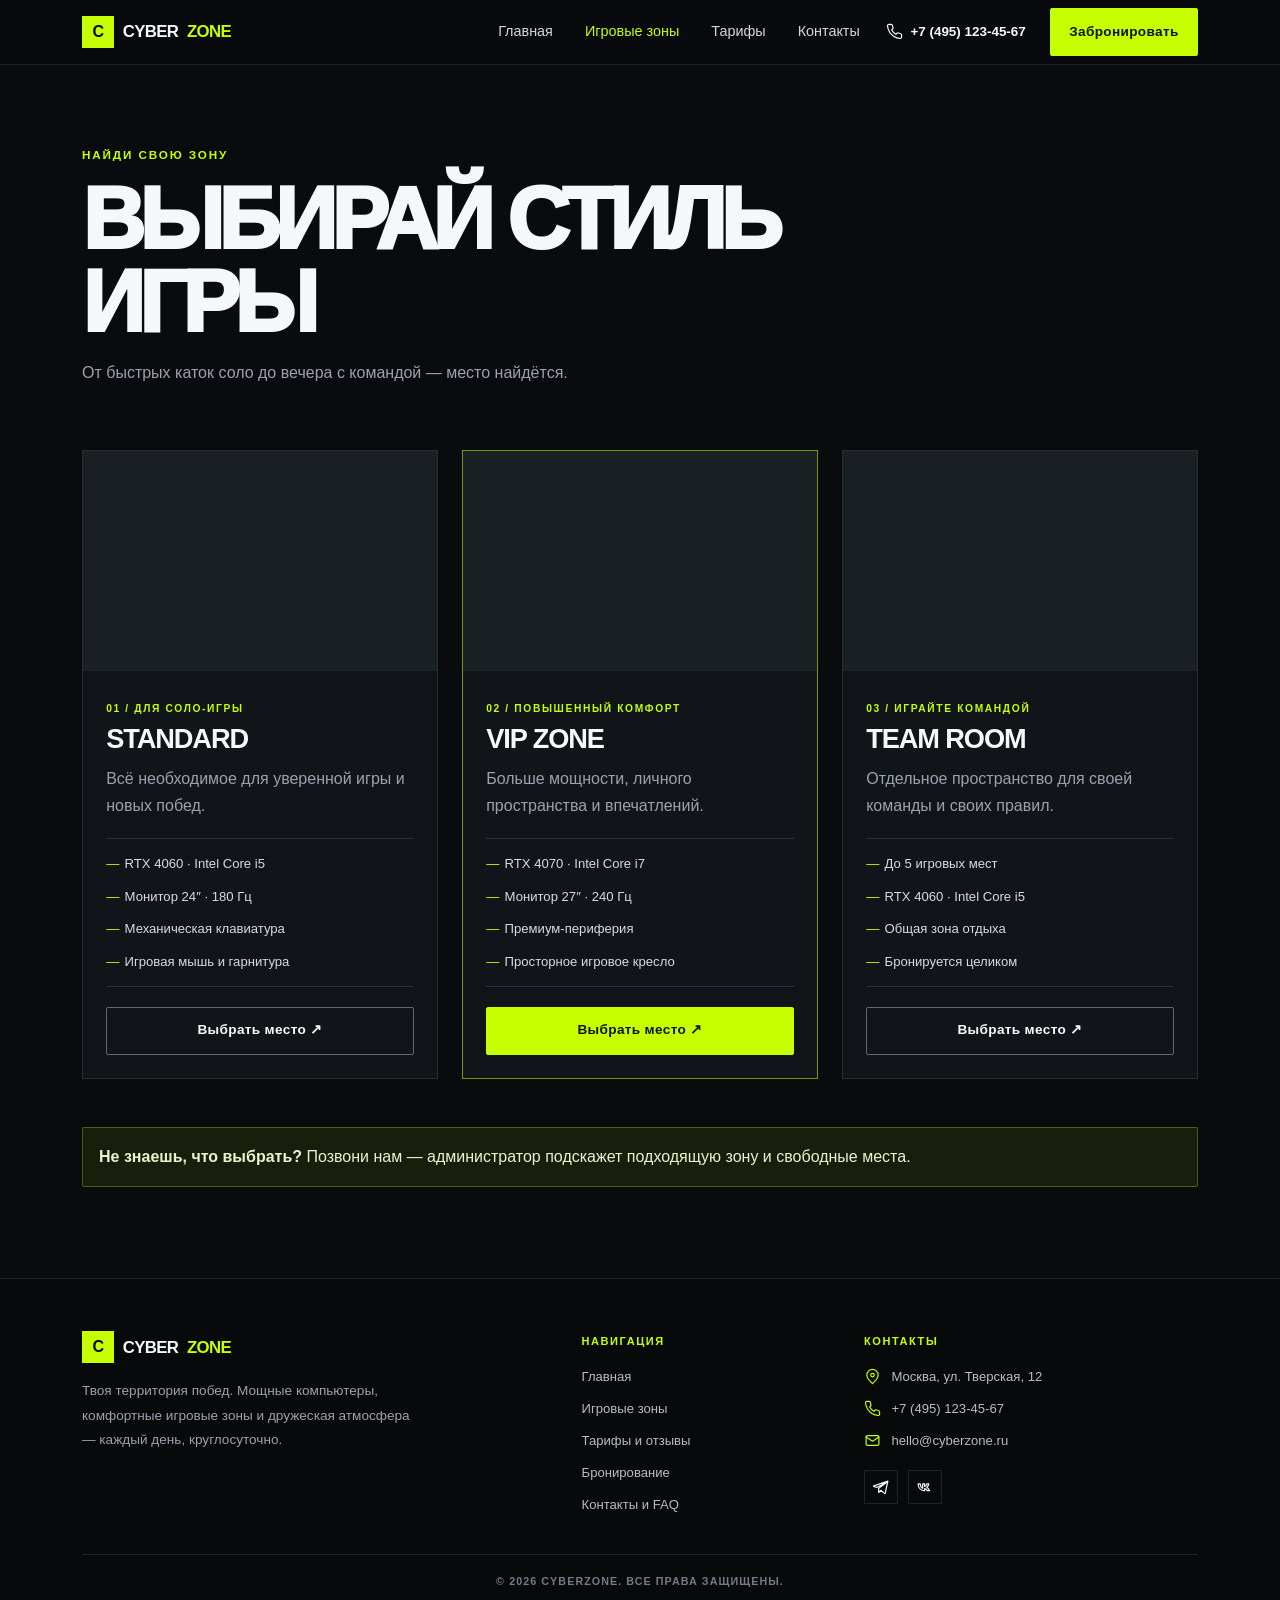
==== catalog.html @ 373e8afc "1" ====
<!doctype html>
<html lang="ru">
<head>
  <meta charset="utf-8">
  <meta name="viewport" content="width=device-width, initial-scale=1">
  <meta name="description" content="Стандартная, VIP и командная игровые зоны CyberZone: характеристики компьютеров и оборудования.">
  <title>Игровые зоны — CyberZone</title>
  <link href="https://cdn.jsdelivr.net/npm/bootstrap@5.3.3/dist/css/bootstrap.min.css" rel="stylesheet">
  <link href="css/custom.css" rel="stylesheet">
</head>
<body>
  <nav class="navbar navbar-expand-lg navbar-dark site-nav sticky-top">
    <div class="container">
      <a class="navbar-brand brand" href="index.html"><span class="brand-mark">C</span> CYBER<span>ZONE</span></a>
      <button class="navbar-toggler" type="button" data-bs-toggle="collapse" data-bs-target="#mainNav" aria-controls="mainNav" aria-expanded="false" aria-label="Открыть меню"><span class="navbar-toggler-icon"></span></button>
      <div class="collapse navbar-collapse" id="mainNav"><ul class="navbar-nav ms-auto align-items-lg-center gap-lg-3">
        <li class="nav-item"><a class="nav-link" href="index.html">Главная</a></li><li class="nav-item"><a class="nav-link active" aria-current="page" href="catalog.html">Игровые зоны</a></li><li class="nav-item"><a class="nav-link" href="prices.html">Тарифы</a></li><li class="nav-item"><a class="nav-link" href="contacts.html">Контакты</a></li><li class="nav-item nav-phone"><a href="tel:+74951234567"><svg viewBox="0 0 24 24" aria-hidden="true"><path d="M22 16.9v3a2 2 0 0 1-2.2 2A19.8 19.8 0 0 1 11.2 19a19.4 19.4 0 0 1-6-6A19.8 19.8 0 0 1 2.1 4.2 2 2 0 0 1 4.1 2h3a2 2 0 0 1 2 1.7c.1 1 .4 2 .7 2.9a2 2 0 0 1-.5 2.1L8 9.9a16 16 0 0 0 6 6l1.2-1.3a2 2 0 0 1 2.1-.5c.9.3 1.9.6 2.9.7a2 2 0 0 1 1.8 2.1Z"/></svg><span>+7 (495) 123-45-67</span></a></li><li class="nav-item"><a class="btn btn-lime btn-sm nav-book" href="order.html">Забронировать</a></li>
      </ul></div>
    </div>
  </nav>
  <main>
    <header class="page-hero"><div class="container"><p class="eyebrow">НАЙДИ СВОЮ ЗОНУ</p><h1 class="page-title">ВЫБИРАЙ СТИЛЬ ИГРЫ</h1><p class="text-muted-custom">От быстрых каток соло до вечера с командой — место найдётся.</p></div></header>
    <section class="section-space pt-0"><div class="container">
      <div class="row g-4">
        <div class="col-lg-4"><article class="zone-card h-100">
          <div class="zone-photo photo-two" role="img" aria-label="Компьютер в стандартной игровой зоне"></div>
          <div class="zone-body"><span class="eyebrow">01 / ДЛЯ СОЛО-ИГРЫ</span><h2>STANDARD</h2><p class="text-muted-custom">Всё необходимое для уверенной игры и новых побед.</p>
            <ul class="spec-list"><li>RTX 4060 · Intel Core i5</li><li>Монитор 24″ · 180 Гц</li><li>Механическая клавиатура</li><li>Игровая мышь и гарнитура</li></ul>
            <a class="btn btn-outline-light w-100" href="order.html">Выбрать место ↗</a>
          </div>
        </article></div>
        <div class="col-lg-4"><article class="zone-card h-100 zone-featured">
          <div class="zone-photo photo-one" role="img" aria-label="Комфортная VIP-игровая зона"></div>
          <div class="zone-body"><span class="eyebrow">02 / ПОВЫШЕННЫЙ КОМФОРТ</span><h2>VIP ZONE</h2><p class="text-muted-custom">Больше мощности, личного пространства и впечатлений.</p>
            <ul class="spec-list"><li>RTX 4070 · Intel Core i7</li><li>Монитор 27″ · 240 Гц</li><li>Премиум-периферия</li><li>Просторное игровое кресло</li></ul>
            <a class="btn btn-lime w-100" href="order.html">Выбрать место ↗</a>
          </div>
        </article></div>
        <div class="col-lg-4"><article class="zone-card h-100">
          <div class="zone-photo photo-three" role="img" aria-label="Друзья играют вместе в командной зоне"></div>
          <div class="zone-body"><span class="eyebrow">03 / ИГРАЙТЕ КОМАНДОЙ</span><h2>TEAM ROOM</h2><p class="text-muted-custom">Отдельное пространство для своей команды и своих правил.</p>
            <ul class="spec-list"><li>До 5 игровых мест</li><li>RTX 4060 · Intel Core i5</li><li>Общая зона отдыха</li><li>Бронируется целиком</li></ul>
            <a class="btn btn-outline-light w-100" href="order.html">Выбрать место ↗</a>
          </div>
        </article></div>
      </div>
      <div class="alert club-alert mt-5 mb-0" role="note"><strong>Не знаешь, что выбрать?</strong> Позвони нам — администратор подскажет подходящую зону и свободные места.</div>
    </div></section>
  </main>
  <footer class="site-footer"><div class="container d-flex flex-column flex-md-row justify-content-between gap-3"><a class="brand" href="index.html"><span class="brand-mark">C</span> CYBER<span>ZONE</span></a><p class="mb-0">Все зоны доступны круглосуточно.</p><a class="text-link" href="contacts.html">Контакты ↗</a></div></footer>
  <button class="back-to-top" type="button" aria-label="Наверх" title="Наверх"><svg viewBox="0 0 24 24" aria-hidden="true"><path d="m5 14 7-7 7 7M12 7v13"/></svg></button>
  <script src="https://cdn.jsdelivr.net/npm/bootstrap@5.3.3/dist/js/bootstrap.bundle.min.js"></script>
  <script src="js/custom.js"></script>
</body>
</html>
---- css/custom.css ----
:root {
  --page: #090b0e;
  --panel: #11151a;
  --panel-soft: #171c22;
  --line: rgba(255, 255, 255, 0.1);
  --lime: #c6ff00;
  --lime-dark: #a8d900;
  --text: #f5f7f8;
  --muted: #9aa2ad;
}

* {
  box-sizing: border-box;
}

html {
  scroll-behavior: smooth;
}

body {
  display: flex;
  flex-direction: column;
  min-height: 100vh;
  background: var(--page);
  color: var(--text);
  font-family: Inter, "Segoe UI", Arial, sans-serif;
  line-height: 1.65;
}

main {
  flex: 1 0 auto;
}

a {
  color: inherit;
}

/* Navigation and buttons */
.site-nav {
  background: rgba(9, 11, 14, 0.96);
  border-bottom: 1px solid var(--line);
  backdrop-filter: blur(12px);
}

.brand {
  display: inline-flex;
  align-items: center;
  gap: 0.55rem;
  color: var(--text);
  font-size: 1.05rem;
  font-weight: 900;
  letter-spacing: -0.04em;
  text-decoration: none;
}

.brand:hover {
  color: var(--text);
}

.brand > span:last-child,
.brand > span:not(.brand-mark) {
  color: var(--lime);
}

.brand-mark {
  display: inline-flex;
  align-items: center;
  justify-content: center;
  width: 2rem;
  height: 2rem;
  background: var(--lime);
  color: #080a0c;
  font-size: 1rem;
}

.navbar-nav .nav-link {
  color: #d3d8dd;
  font-size: 0.9rem;
}

.navbar-nav .nav-link:hover,
.navbar-nav .nav-link.active {
  color: var(--lime);
}

.nav-phone a {
  display: inline-flex;
  align-items: center;
  gap: 0.45rem;
  padding: 0.5rem 0.15rem;
  color: var(--text);
  font-size: 0.84rem;
  font-weight: 750;
  text-decoration: none;
  white-space: nowrap;
}

.nav-phone a:hover {
  color: var(--lime);
}

.nav-phone svg {
  width: 17px;
  height: 17px;
  fill: none;
  stroke: currentColor;
  stroke-linecap: round;
  stroke-linejoin: round;
  stroke-width: 1.7;
}

.nav-book {
  margin-left: 0.35rem;
}

.btn {
  padding: 0.8rem 1.15rem;
  border-radius: 2px;
  font-size: 0.85rem;
  font-weight: 800;
  letter-spacing: 0.025em;
}

.btn-lime {
  border: 1px solid var(--lime);
  background: var(--lime);
  color: #11140a;
}

.btn-lime:hover,
.btn-lime:focus {
  border-color: var(--lime-dark);
  background: var(--lime-dark);
  color: #11140a;
}

.btn-outline-light {
  border-color: rgba(255, 255, 255, 0.35);
}

.btn-outline-light:hover {
  background: var(--text);
  color: var(--page);
}

/* Homepage */
.hero {
  position: relative;
  display: flex;
  align-items: center;
  min-height: 660px;
  overflow: hidden;
  background:
    linear-gradient(
      90deg,
      rgba(7, 9, 12, 0.98) 0%,
      rgba(7, 9, 12, 0.82) 48%,
      rgba(7, 9, 12, 0.4) 100%
    ),
    url("https://images.unsplash.com/photo-1593305841991-05c297ba4575?auto=format&fit=crop&w=2000&q=85")
      center 48% / cover;
}

.hero::after {
  position: absolute;
  inset: auto 0 0;
  height: 150px;
  background: linear-gradient(0deg, var(--page), transparent 25%);
  content: "";
  pointer-events: none;
}

.hero-content {
  position: relative;
  z-index: 1;
  padding-top: 3rem;
  padding-bottom: 2rem;
}

.eyebrow {
  margin-bottom: 0.85rem;
  color: var(--lime);
  font-size: 0.73rem;
  font-weight: 850;
  letter-spacing: 0.16em;
}

.status-dot {
  display: inline-block;
  width: 0.45rem;
  height: 0.45rem;
  margin-right: 0.4rem;
  border-radius: 50%;
  background: var(--lime);
  vertical-align: 0.06rem;
}

.hero h1,
.page-title {
  max-width: 760px;
  margin: 0;
  font-size: clamp(3rem, 8vw, 6.7rem);
  font-weight: 950;
  letter-spacing: -0.065em;
  line-height: 0.96;
}

.hero h1 span {
  color: var(--lime);
}

.hero-lead {
  max-width: 500px;
  margin-top: 1.4rem;
  color: #d1d5da;
  font-size: 1.02rem;
}

.hero-stats {
  display: flex;
  flex-wrap: wrap;
  gap: clamp(1.7rem, 5vw, 4rem);
  margin-top: 4.2rem;
}

.hero-stats div {
  display: flex;
  flex-direction: column;
}

.hero-stats strong {
  font-size: 1.55rem;
  font-weight: 900;
  letter-spacing: -0.03em;
  line-height: 1.15;
}

.hero-stats strong span {
  color: var(--lime);
}

.hero-stats small {
  margin-top: 0.35rem;
  color: var(--muted);
  font-size: 0.75rem;
}

.feature-photo,
.gallery-photo,
.zone-photo {
  background-color: #1b2025;
  background-position: center;
  background-size: cover;
}

.feature-photo {
  display: flex;
  align-items: end;
  justify-content: space-between;
  min-height: 360px;
  padding: 1.5rem;
  background-image:
    linear-gradient(0deg, rgba(0, 0, 0, 0.7), transparent 55%),
    url("https://images.unsplash.com/photo-1542751371-adc38448a05e?auto=format&fit=crop&w=1300&q=80");
}

.photo-caption,
.photo-index {
  font-size: 0.7rem;
  font-weight: 850;
  letter-spacing: 0.12em;
}

.photo-index {
  color: var(--lime);
}

.info-card {
  position: relative;
  padding: 1.6rem;
  border: 1px solid var(--line);
  background: var(--panel);
}

.card-number {
  position: absolute;
  top: 1.35rem;
  right: 1.4rem;
  color: #65707b;
  font-size: 0.7rem;
  font-weight: 800;
}

.feature-icon {
  display: block;
  margin-bottom: 1.5rem;
  color: var(--lime);
  font-size: 1.5rem;
}

.info-card h3 {
  font-size: 0.98rem;
  font-weight: 850;
  letter-spacing: 0.02em;
}

.info-card p {
  margin: 0.7rem 0 0;
  color: var(--muted);
  font-size: 0.9rem;
}

.game-list {
  display: flex;
  flex-wrap: wrap;
  gap: 0.65rem;
}

.game-list span {
  padding: 0.65rem 0.9rem;
  border: 1px solid var(--line);
  color: #e0e4e8;
  font-size: 0.75rem;
  font-weight: 850;
  letter-spacing: 0.05em;
}

.gallery-photo {
  min-height: 250px;
}

.photo-one {
  background-image: url("https://images.unsplash.com/photo-1593305841991-05c297ba4575?auto=format&fit=crop&w=1300&q=80");
}

.photo-two {
  background-image: url("https://images.unsplash.com/photo-1598550476439-6847785fcea6?auto=format&fit=crop&w=1100&q=80");
}

.photo-three {
  background-image: url("https://images.unsplash.com/photo-1603481546238-487240415921?auto=format&fit=crop&w=1100&q=80");
}

.cta-band {
  padding: 3.4rem 0;
  border-top: 1px solid var(--line);
  border-bottom: 1px solid var(--line);
  background: linear-gradient(110deg, #171d21, #101317);
}

/* Shared page layout and text */
.section-space {
  padding: 5.7rem 0;
}

.section-tint {
  border-top: 1px solid var(--line);
  border-bottom: 1px solid var(--line);
  background: #0e1115;
}

.section-heading {
  display: flex;
  flex-wrap: wrap;
  align-items: end;
  justify-content: space-between;
  gap: 1rem;
  margin-bottom: 2rem;
}

.section-title {
  margin: 0;
  font-size: clamp(1.8rem, 4vw, 3.2rem);
  font-weight: 900;
  letter-spacing: -0.05em;
  line-height: 1.05;
}

.text-muted-custom {
  color: var(--muted);
}

.text-link {
  color: var(--lime);
  font-size: 0.88rem;
  font-weight: 800;
  text-decoration: none;
}

.text-link:hover {
  color: #e2ff87;
}

.page-hero {
  padding: 5rem 0 3rem;
}

.page-title {
  margin-bottom: 1rem;
  font-size: clamp(2.6rem, 7vw, 5.4rem);
}

.page-hero p:last-child {
  max-width: 620px;
}

/* Game zones */
.zone-card,
.price-card,
.contact-card {
  border: 1px solid var(--line);
  background: var(--panel);
}

.zone-featured,
.price-highlight {
  border-color: rgba(198, 255, 0, 0.55);
}

.zone-photo {
  min-height: 220px;
}

.zone-body {
  padding: 1.45rem;
}

.zone-body h2 {
  margin: 0.15rem 0 0.65rem;
  font-size: 1.7rem;
  font-weight: 900;
  letter-spacing: -0.04em;
}

.zone-body .eyebrow {
  font-size: 0.64rem;
}

.spec-list {
  margin: 1.2rem 0;
  padding: 0.5rem 0;
  border-top: 1px solid var(--line);
  border-bottom: 1px solid var(--line);
  list-style: none;
}

.spec-list li {
  position: relative;
  padding: 0.35rem 0 0.35rem 1.15rem;
  color: #d7dce1;
  font-size: 0.82rem;
}

.spec-list li::before {
  position: absolute;
  left: 0;
  color: var(--lime);
  content: "—";
}

.club-alert {
  border: 1px solid rgba(198, 255, 0, 0.3);
  border-radius: 2px;
  background: rgba(198, 255, 0, 0.08);
  color: #e9f4ce;
}

/* Prices and reviews */
.price-card {
  display: flex;
  flex-direction: column;
  overflow: hidden;
  padding: 0;
}

.price-image {
  display: block;
  width: 100%;
  height: 185px;
  object-fit: cover;
}

.price-card-content {
  display: flex;
  flex: 1;
  flex-direction: column;
  padding: 1.35rem;
}

.price-label {
  color: var(--lime);
  font-size: 0.68rem;
  font-weight: 850;
  letter-spacing: 0.15em;
}

.price-card h2 {
  margin: 0.8rem 0 0.7rem;
  font-size: 1.2rem;
  font-weight: 800;
}

.price {
  margin-bottom: 0.7rem;
}

.price strong {
  font-size: 2.3rem;
  font-weight: 900;
  letter-spacing: -0.05em;
}

.price span {
  color: var(--muted);
  font-size: 0.85rem;
}

.price-card .text-muted-custom {
  flex: 1;
  min-height: 0;
  font-size: 0.84rem;
}

.discount-banner {
  display: flex;
  align-items: center;
  gap: 1rem;
  padding: 1.25rem 1.5rem;
  border: 1px solid var(--line);
  background: var(--panel-soft);
}

.discount-icon,
.discount-value {
  color: var(--lime);
}

.discount-icon {
  font-size: 1.5rem;
}

.discount-banner h2 {
  margin: 0 0 0.2rem;
  font-size: 1rem;
  font-weight: 850;
}

.discount-banner p {
  font-size: 0.83rem;
}

.discount-value {
  margin-left: auto;
  font-size: 1.2rem;
  font-weight: 900;
}

.review-card {
  height: 100%;
  padding: 1.4rem;
  border: 1px solid var(--line);
  background: var(--panel);
}

.rating-stars {
  color: var(--lime);
  font-size: 1.1rem;
  letter-spacing: 0.15em;
}

.review-card h3 {
  margin: 0.85rem 0 0.55rem;
  font-size: 1rem;
  font-weight: 800;
}

.review-card p {
  color: #b4bcc5;
  font-size: 0.88rem;
  line-height: 1.75;
}

.review-card > span {
  color: var(--lime);
  font-size: 0.75rem;
  font-weight: 750;
}

/* Booking form */
.booking-note {
  padding: 0.3rem 0 0.3rem 1.4rem;
  border-left: 2px solid var(--lime);
}

.booking-note strong {
  font-size: 1.05rem;
}

.booking-form {
  padding: clamp(1.2rem, 4vw, 2rem);
  border: 1px solid var(--line);
  background: var(--panel);
}

.form-label,
.form-check-label {
  color: #e5e8eb;
  font-size: 0.84rem;
  font-weight: 700;
}

.form-control,
.form-select {
  min-height: 48px;
  border-color: #343a40;
  border-radius: 2px;
  background-color: #0b0e11;
  color: var(--text);
}

.form-control::placeholder {
  color: #69727d;
}

.form-control:focus,
.form-select:focus {
  border-color: var(--lime);
  background-color: #0b0e11;
  box-shadow: 0 0 0 0.2rem rgba(198, 255, 0, 0.12);
  color: var(--text);
}

.form-select option {
  background: #11151a;
}

.form-check-input {
  border-color: #59616b;
  background-color: #0b0e11;
}

.form-check-input:checked {
  border-color: var(--lime);
  background-color: var(--lime);
}

.form-check-input:focus {
  border-color: var(--lime);
  box-shadow: 0 0 0 0.2rem rgba(198, 255, 0, 0.12);
}

.form-note {
  color: var(--muted);
  font-size: 0.76rem;
}

/* Contacts, map, and FAQ */
.contact-card {
  padding: clamp(1.4rem, 4vw, 2.1rem);
}

.contact-item {
  display: flex;
  align-items: start;
  gap: 0.85rem;
  padding: 1rem 0;
  border-bottom: 1px solid var(--line);
}

.contact-icon {
  flex: 0 0 1.5rem;
}

.contact-icon svg {
  width: 21px;
  height: 21px;
  fill: none;
  stroke: var(--lime);
  stroke-linecap: round;
  stroke-linejoin: round;
  stroke-width: 1.7;
}

.contact-item strong {
  font-size: 0.85rem;
}

.contact-item p {
  margin: 0.25rem 0 0;
  color: var(--muted);
  font-size: 0.87rem;
}

.contact-item a {
  color: #cbd1d7;
  text-decoration: none;
}

.contact-item a:hover {
  color: var(--lime);
}

.route-note {
  margin-top: 0.65rem !important;
  font-size: 0.8rem !important;
  line-height: 1.7;
}

.social-links {
  display: flex;
  gap: 0.6rem;
  margin-top: 1.4rem;
}

.social-links a {
  display: flex;
  align-items: center;
  justify-content: center;
  width: 2.5rem;
  height: 2.5rem;
  border: 1px solid var(--line);
  color: var(--text);
  text-decoration: none;
}

.social-links a:hover {
  border-color: var(--lime);
  color: var(--lime);
}

.social-links a svg {
  width: 19px;
  height: 19px;
  fill: none;
  stroke: currentColor;
  stroke-linecap: round;
  stroke-linejoin: round;
  stroke-width: 1.6;
}

.map-card {
  display: flex;
  flex-direction: column;
  min-height: 0;
}

.map-card iframe {
  display: block;
  flex: 1;
  width: 100%;
  min-height: 400px;
  border: 0;
  background: #131a1c;
}

.map-actions {
  display: flex;
  flex-wrap: wrap;
  align-items: center;
  justify-content: space-between;
  gap: 1rem;
  padding: 0.8rem 1rem;
  border: 1px solid var(--line);
  border-top: 0;
  background: var(--panel);
}

.map-actions .btn {
  padding: 0.55rem 0.75rem;
}

.contact-booking-cta {
  display: flex;
  flex-wrap: wrap;
  align-items: center;
  justify-content: space-between;
  gap: 1rem;
  margin-top: 1.5rem;
  padding: 1.25rem 1.5rem;
  border: 1px solid var(--line);
  background: var(--panel-soft);
}

.contact-booking-cta > div > p:last-child {
  color: #c1c7ce;
  font-size: 0.9rem;
}

.club-accordion .accordion-item {
  border: 1px solid var(--line);
  background: var(--panel);
  color: var(--text);
}

.club-accordion .accordion-button {
  background: var(--panel);
  color: var(--text);
  font-weight: 750;
}

.club-accordion .accordion-button:not(.collapsed) {
  background: #181e22;
  box-shadow: none;
  color: var(--lime);
}

.club-accordion .accordion-button:focus {
  box-shadow: 0 0 0 0.2rem rgba(198, 255, 0, 0.12);
}

.club-accordion .accordion-button::after {
  filter: invert(1);
}

.club-accordion .accordion-body {
  color: var(--muted);
  font-size: 0.98rem;
  line-height: 1.8;
}

/* Footer */
.site-footer {
  margin-top: auto;
  padding: 3.25rem 0 1.15rem;
  border-top: 1px solid var(--line);
  background: #07090b;
  color: var(--muted);
  font-size: 0.82rem;
}

.footer-main {
  display: grid;
  grid-template-columns: minmax(230px, 1.4fr) minmax(150px, 0.75fr) minmax(235px, 1fr);
  gap: 2rem;
  padding-bottom: 2.4rem;
}

.footer-about p {
  max-width: 340px;
  margin: 1rem 0 0;
  font-size: 0.85rem;
  line-height: 1.8;
}

.footer-column {
  display: flex;
  flex-direction: column;
  gap: 0.65rem;
}

.footer-column h2 {
  margin: 0.25rem 0 0.45rem;
  color: var(--lime);
  font-size: 0.69rem;
  font-weight: 850;
  letter-spacing: 0.14em;
}

.footer-column > a {
  display: flex;
  align-items: flex-start;
  gap: 0.65rem;
  color: #b6bdc5;
  font-size: 0.82rem;
  text-decoration: none;
}

.footer-column > a:hover {
  color: var(--lime);
}

.footer-contacts svg {
  flex: 0 0 17px;
  width: 17px;
  height: 17px;
  margin-top: 0.1rem;
  fill: none;
  stroke: var(--lime);
  stroke-linecap: round;
  stroke-linejoin: round;
  stroke-width: 1.7;
}

.footer-socials {
  display: flex;
  gap: 0.6rem;
  margin-top: 0.5rem;
}

.footer-socials a {
  display: flex;
  align-items: center;
  justify-content: center;
  width: 34px;
  height: 34px;
  border: 1px solid var(--line);
}

.footer-socials a:hover {
  border-color: var(--lime);
}

.footer-socials svg {
  width: 17px;
  height: 17px;
  margin: 0;
  stroke: var(--text);
}

.footer-bottom {
  display: flex;
  flex-wrap: wrap;
  align-items: center;
  justify-content: center;
  padding-top: 1.1rem;
  border-top: 1px solid var(--line);
  color: #737c86;
  font-size: 0.67rem;
  font-weight: 750;
  letter-spacing: 0.1em;
  text-align: center;
}

/* Back-to-top button */
.back-to-top {
  position: fixed;
  z-index: 1030;
  right: 1.35rem;
  bottom: 1.35rem;
  display: flex;
  align-items: center;
  justify-content: center;
  width: 46px;
  height: 46px;
  border: 1px solid var(--lime);
  background: var(--lime);
  box-shadow: 0 8px 26px rgba(0, 0, 0, 0.4);
  color: var(--page);
  opacity: 0;
  pointer-events: none;
  transform: translateY(10px);
  transition:
    opacity 0.2s,
    transform 0.2s,
    background 0.2s;
}

.back-to-top.is-visible {
  opacity: 1;
  pointer-events: auto;
  transform: translateY(0);
}

.back-to-top:hover {
  background: #e2ff87;
}

.back-to-top svg {
  width: 21px;
  height: 21px;
  fill: none;
  stroke: currentColor;
  stroke-linecap: round;
  stroke-linejoin: round;
  stroke-width: 2;
}

/* Mobile layout */
@media (max-width: 767.98px) {
  .hero {
    min-height: 650px;
  }

  .hero-content {
    padding-bottom: 1rem;
  }

  .hero-stats {
    gap: 1.35rem;
    margin-top: 3rem;
  }

  .hero-stats strong {
    font-size: 1.25rem;
  }

  .hero-stats small {
    font-size: 0.68rem;
  }

  .section-space {
    padding: 4rem 0;
  }

  .page-hero {
    padding: 3.8rem 0 2.3rem;
  }

  .feature-photo {
    min-height: 260px;
  }

  .map-card iframe {
    min-height: 320px;
  }

  .footer-main {
    grid-template-columns: 1fr;
    gap: 1.8rem;
  }

  .footer-bottom {
    justify-content: center;
    text-align: center;
  }

  .nav-phone {
    margin-top: 0.5rem;
  }

  .nav-phone a {
    padding-left: 0;
  }

  .map-actions {
    align-items: flex-start;
    flex-direction: column;
  }
}
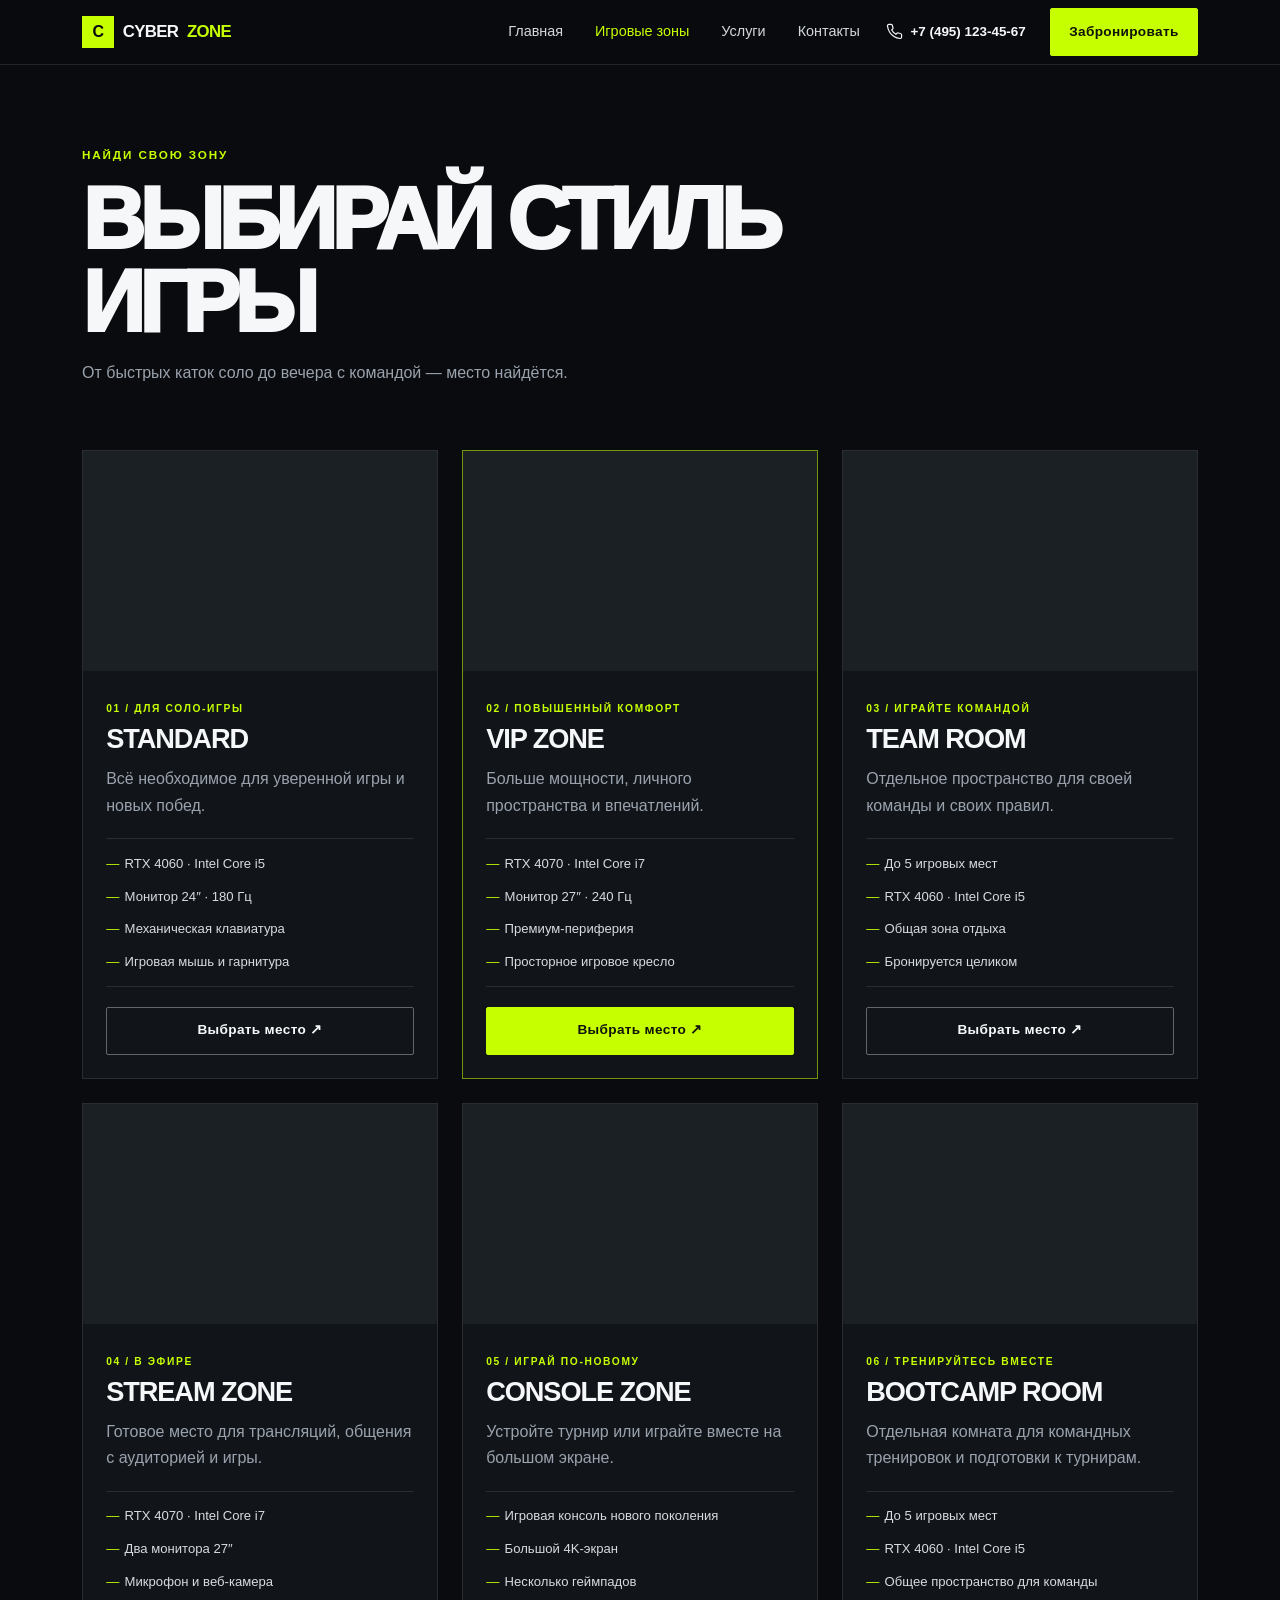
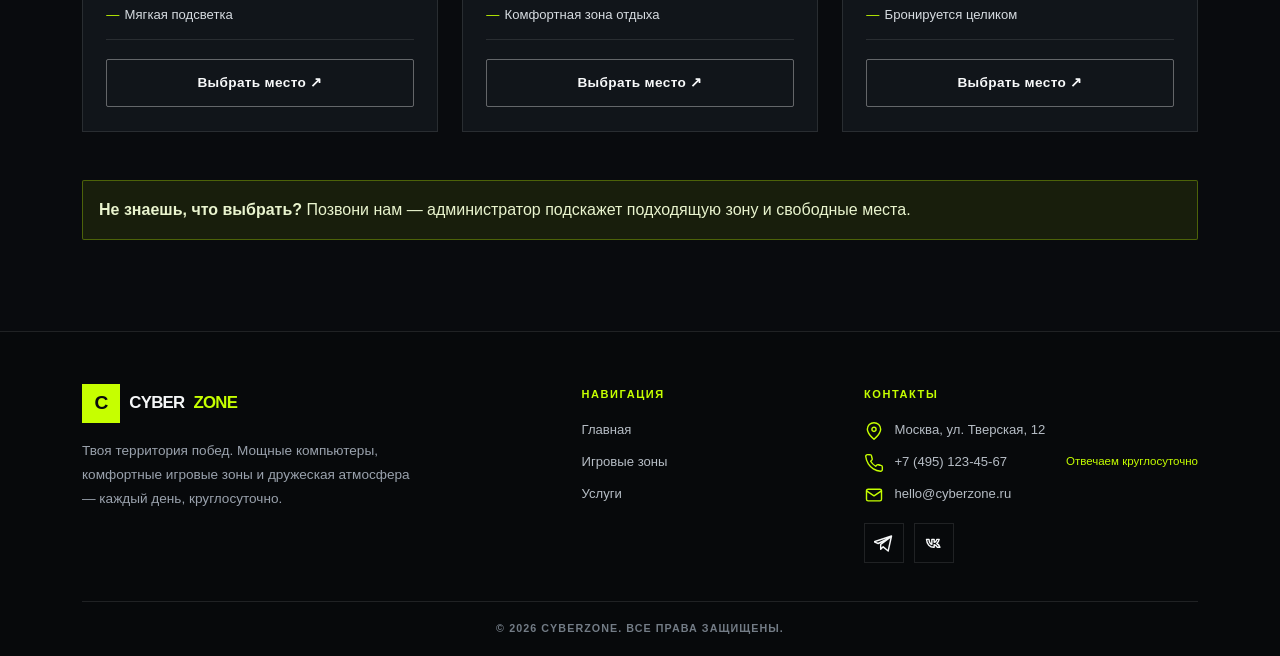
==== commit 12f9d56b: "2" ====
--- a/catalog.html
+++ b/catalog.html
@@ -14,7 +14,7 @@
       <a class="navbar-brand brand" href="index.html"><span class="brand-mark">C</span> CYBER<span>ZONE</span></a>
       <button class="navbar-toggler" type="button" data-bs-toggle="collapse" data-bs-target="#mainNav" aria-controls="mainNav" aria-expanded="false" aria-label="Открыть меню"><span class="navbar-toggler-icon"></span></button>
       <div class="collapse navbar-collapse" id="mainNav"><ul class="navbar-nav ms-auto align-items-lg-center gap-lg-3">
-        <li class="nav-item"><a class="nav-link" href="index.html">Главная</a></li><li class="nav-item"><a class="nav-link active" aria-current="page" href="catalog.html">Игровые зоны</a></li><li class="nav-item"><a class="nav-link" href="prices.html">Тарифы</a></li><li class="nav-item"><a class="nav-link" href="contacts.html">Контакты</a></li><li class="nav-item nav-phone"><a href="tel:+74951234567"><svg viewBox="0 0 24 24" aria-hidden="true"><path d="M22 16.9v3a2 2 0 0 1-2.2 2A19.8 19.8 0 0 1 11.2 19a19.4 19.4 0 0 1-6-6A19.8 19.8 0 0 1 2.1 4.2 2 2 0 0 1 4.1 2h3a2 2 0 0 1 2 1.7c.1 1 .4 2 .7 2.9a2 2 0 0 1-.5 2.1L8 9.9a16 16 0 0 0 6 6l1.2-1.3a2 2 0 0 1 2.1-.5c.9.3 1.9.6 2.9.7a2 2 0 0 1 1.8 2.1Z"/></svg><span>+7 (495) 123-45-67</span></a></li><li class="nav-item"><a class="btn btn-lime btn-sm nav-book" href="order.html">Забронировать</a></li>
+        <li class="nav-item"><a class="nav-link" href="index.html">Главная</a></li><li class="nav-item"><a class="nav-link active" aria-current="page" href="catalog.html">Игровые зоны</a></li><li class="nav-item"><a class="nav-link" href="prices.html">Услуги</a></li><li class="nav-item"><a class="nav-link" href="contacts.html">Контакты</a></li><li class="nav-item nav-phone"><a href="tel:+74951234567"><svg viewBox="0 0 24 24" aria-hidden="true"><path d="M22 16.9v3a2 2 0 0 1-2.2 2A19.8 19.8 0 0 1 11.2 19a19.4 19.4 0 0 1-6-6A19.8 19.8 0 0 1 2.1 4.2 2 2 0 0 1 4.1 2h3a2 2 0 0 1 2 1.7c.1 1 .4 2 .7 2.9a2 2 0 0 1-.5 2.1L8 9.9a16 16 0 0 0 6 6l1.2-1.3a2 2 0 0 1 2.1-.5c.9.3 1.9.6 2.9.7a2 2 0 0 1 1.8 2.1Z"/></svg><span>+7 (495) 123-45-67</span></a></li><li class="nav-item"><a class="btn btn-lime btn-sm nav-book" href="order.html">Забронировать</a></li>
       </ul></div>
     </div>
   </nav>
@@ -43,12 +43,33 @@
             <a class="btn btn-outline-light w-100" href="order.html">Выбрать место ↗</a>
           </div>
         </article></div>
+        <div class="col-lg-4"><article class="zone-card h-100">
+          <div class="zone-photo photo-one" role="img" aria-label="Игровая зона для стриминга"></div>
+          <div class="zone-body"><span class="eyebrow">04 / В ЭФИРЕ</span><h2>STREAM ZONE</h2><p class="text-muted-custom">Готовое место для трансляций, общения с аудиторией и игры.</p>
+            <ul class="spec-list"><li>RTX 4070 · Intel Core i7</li><li>Два монитора 27″</li><li>Микрофон и веб-камера</li><li>Мягкая подсветка</li></ul>
+            <a class="btn btn-outline-light w-100" href="order.html">Выбрать место ↗</a>
+          </div>
+        </article></div>
+        <div class="col-lg-4"><article class="zone-card h-100">
+          <div class="zone-photo photo-console" role="img" aria-label="Игровая зона с игровой приставкой"></div>
+          <div class="zone-body"><span class="eyebrow">05 / ИГРАЙ ПО-НОВОМУ</span><h2>CONSOLE ZONE</h2><p class="text-muted-custom">Устройте турнир или играйте вместе на большом экране.</p>
+            <ul class="spec-list"><li>Игровая консоль нового поколения</li><li>Большой 4K-экран</li><li>Несколько геймпадов</li><li>Комфортная зона отдыха</li></ul>
+            <a class="btn btn-outline-light w-100" href="order.html">Выбрать место ↗</a>
+          </div>
+        </article></div>
+        <div class="col-lg-4"><article class="zone-card h-100">
+          <div class="zone-photo photo-three" role="img" aria-label="Командная тренировочная зона"></div>
+          <div class="zone-body"><span class="eyebrow">06 / ТРЕНИРУЙТЕСЬ ВМЕСТЕ</span><h2>BOOTCAMP ROOM</h2><p class="text-muted-custom">Отдельная комната для командных тренировок и подготовки к турнирам.</p>
+            <ul class="spec-list"><li>До 5 игровых мест</li><li>RTX 4060 · Intel Core i5</li><li>Общее пространство для команды</li><li>Бронируется целиком</li></ul>
+            <a class="btn btn-outline-light w-100" href="order.html">Выбрать место ↗</a>
+          </div>
+        </article></div>
       </div>
       <div class="alert club-alert mt-5 mb-0" role="note"><strong>Не знаешь, что выбрать?</strong> Позвони нам — администратор подскажет подходящую зону и свободные места.</div>
     </div></section>
   </main>
   <footer class="site-footer"><div class="container d-flex flex-column flex-md-row justify-content-between gap-3"><a class="brand" href="index.html"><span class="brand-mark">C</span> CYBER<span>ZONE</span></a><p class="mb-0">Все зоны доступны круглосуточно.</p><a class="text-link" href="contacts.html">Контакты ↗</a></div></footer>
-  <button class="back-to-top" type="button" aria-label="Наверх" title="Наверх"><svg viewBox="0 0 24 24" aria-hidden="true"><path d="m5 14 7-7 7 7M12 7v13"/></svg></button>
+  <button class="back-to-top" type="button" aria-label="Наверх" title="Наверх"><img src="sword.svg" alt=""></button>
   <script src="https://cdn.jsdelivr.net/npm/bootstrap@5.3.3/dist/js/bootstrap.bundle.min.js"></script>
   <script src="js/custom.js"></script>
 </body>
--- a/css/custom.css
+++ b/css/custom.css
@@ -295,7 +295,8 @@
   display: block;
   margin-bottom: 1.5rem;
   color: var(--lime);
-  font-size: 1.5rem;
+  font-size: 2.1rem;
+  line-height: 1;
 }
 
 .info-card h3 {
@@ -339,6 +340,10 @@
 
 .photo-three {
   background-image: url("https://images.unsplash.com/photo-1603481546238-487240415921?auto=format&fit=crop&w=1100&q=80");
+}
+
+.photo-console {
+  background-image: url("https://images.unsplash.com/photo-1606144042614-b2417e99c4e3?auto=format&fit=crop&w=1100&q=80");
 }
 
 .cta-band {
@@ -869,10 +874,42 @@
   color: var(--lime);
 }
 
+.site-footer .brand-mark {
+  width: 2.4rem;
+  height: 2.4rem;
+  font-size: 1.2rem;
+}
+
+.footer-phone {
+  display: flex;
+  align-items: center;
+  justify-content: space-between;
+  gap: 0.75rem;
+}
+
+.footer-phone > a {
+  display: flex;
+  align-items: flex-start;
+  gap: 0.65rem;
+  color: #b6bdc5;
+  font-size: 0.82rem;
+  text-decoration: none;
+}
+
+.footer-phone > a:hover {
+  color: var(--lime);
+}
+
+.footer-hours {
+  color: var(--lime);
+  font-size: 0.72rem;
+  text-align: right;
+}
+
 .footer-contacts svg {
-  flex: 0 0 17px;
-  width: 17px;
-  height: 17px;
+  flex: 0 0 20px;
+  width: 20px;
+  height: 20px;
   margin-top: 0.1rem;
   fill: none;
   stroke: var(--lime);
@@ -891,8 +928,8 @@
   display: flex;
   align-items: center;
   justify-content: center;
-  width: 34px;
-  height: 34px;
+  width: 40px;
+  height: 40px;
   border: 1px solid var(--line);
 }
 
@@ -901,8 +938,8 @@
 }
 
 .footer-socials svg {
-  width: 17px;
-  height: 17px;
+  width: 21px;
+  height: 21px;
   margin: 0;
   stroke: var(--text);
 }
@@ -930,19 +967,18 @@
   display: flex;
   align-items: center;
   justify-content: center;
-  width: 46px;
-  height: 46px;
-  border: 1px solid var(--lime);
-  background: var(--lime);
-  box-shadow: 0 8px 26px rgba(0, 0, 0, 0.4);
-  color: var(--page);
+  width: 54px;
+  height: 54px;
+  border: 0;
+  padding: 0;
+  background: transparent;
   opacity: 0;
   pointer-events: none;
   transform: translateY(10px);
   transition:
     opacity 0.2s,
     transform 0.2s,
-    background 0.2s;
+    filter 0.2s;
 }
 
 .back-to-top.is-visible {
@@ -952,17 +988,13 @@
 }
 
 .back-to-top:hover {
-  background: #e2ff87;
-}
-
-.back-to-top svg {
-  width: 21px;
-  height: 21px;
-  fill: none;
-  stroke: currentColor;
-  stroke-linecap: round;
-  stroke-linejoin: round;
-  stroke-width: 2;
+  filter: brightness(1.15);
+}
+
+.back-to-top img {
+  display: block;
+  width: 34px;
+  height: 34px;
 }
 
 /* Mobile layout */
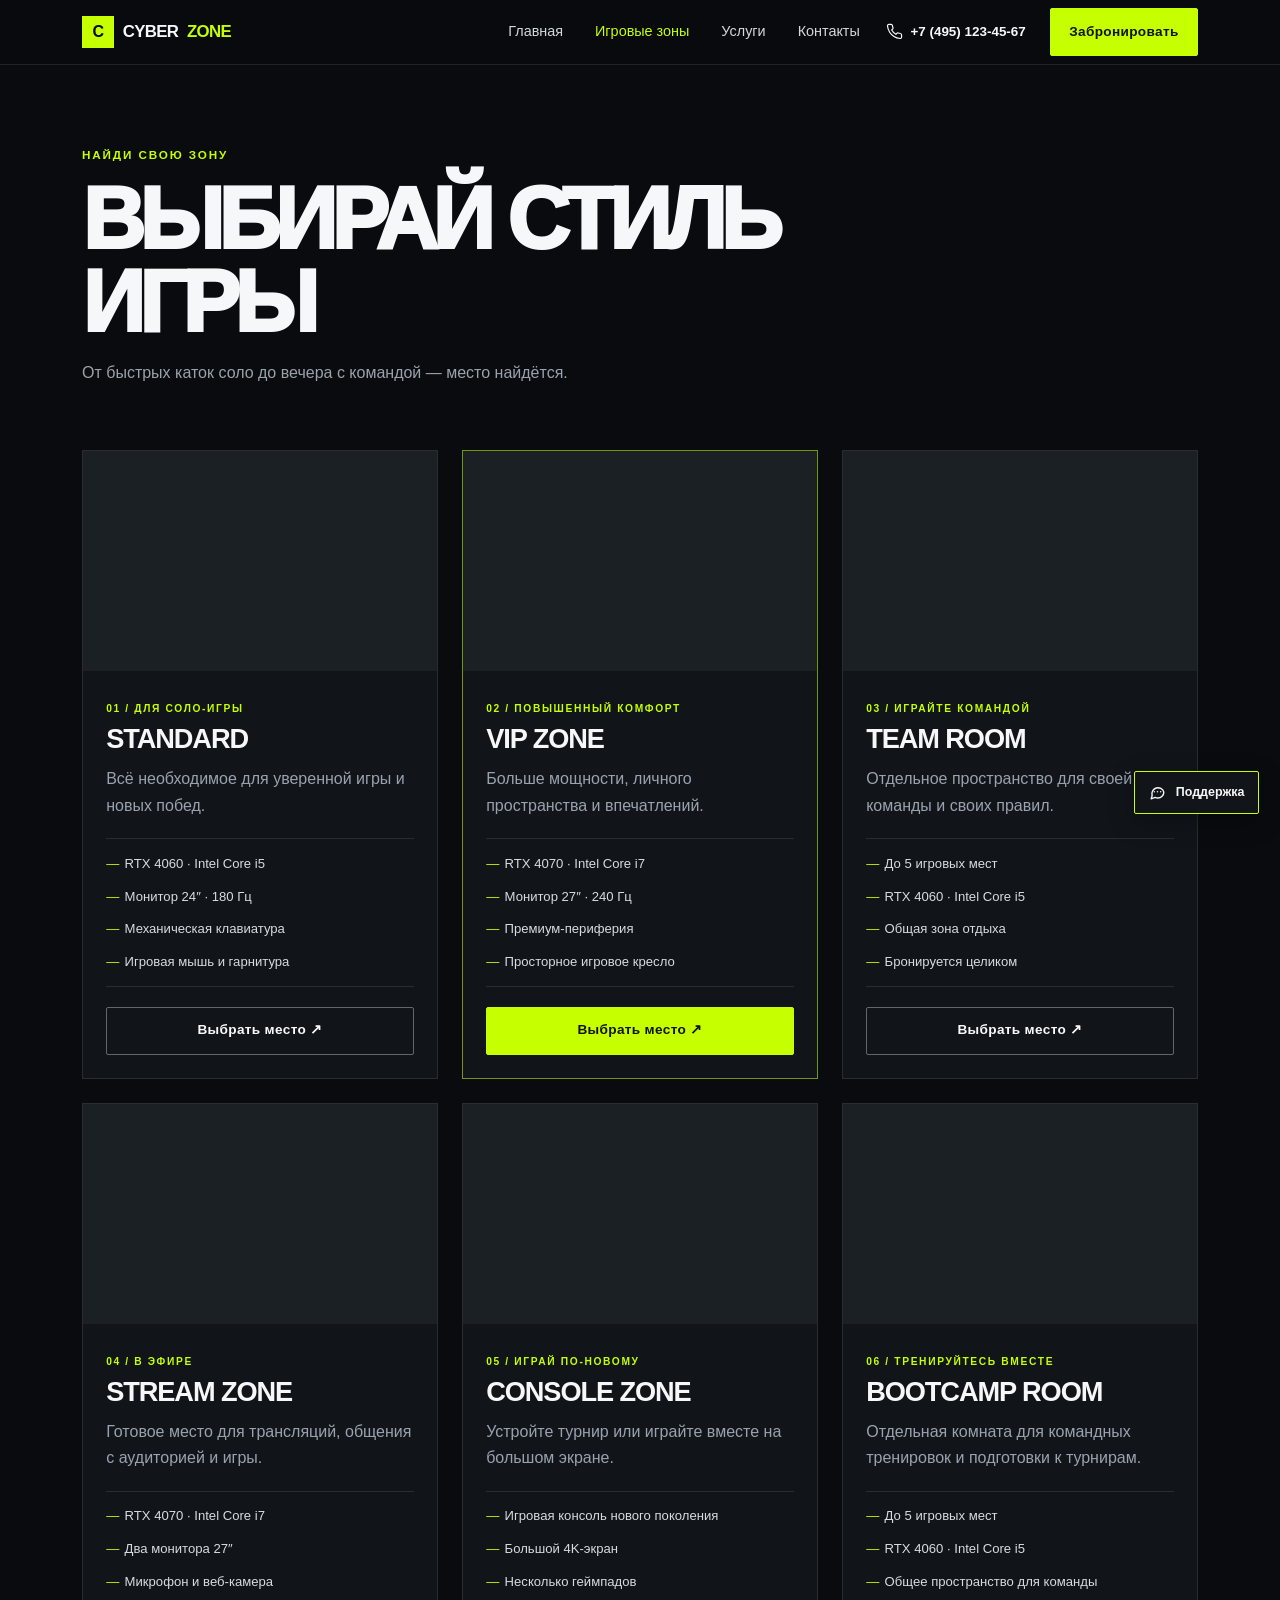
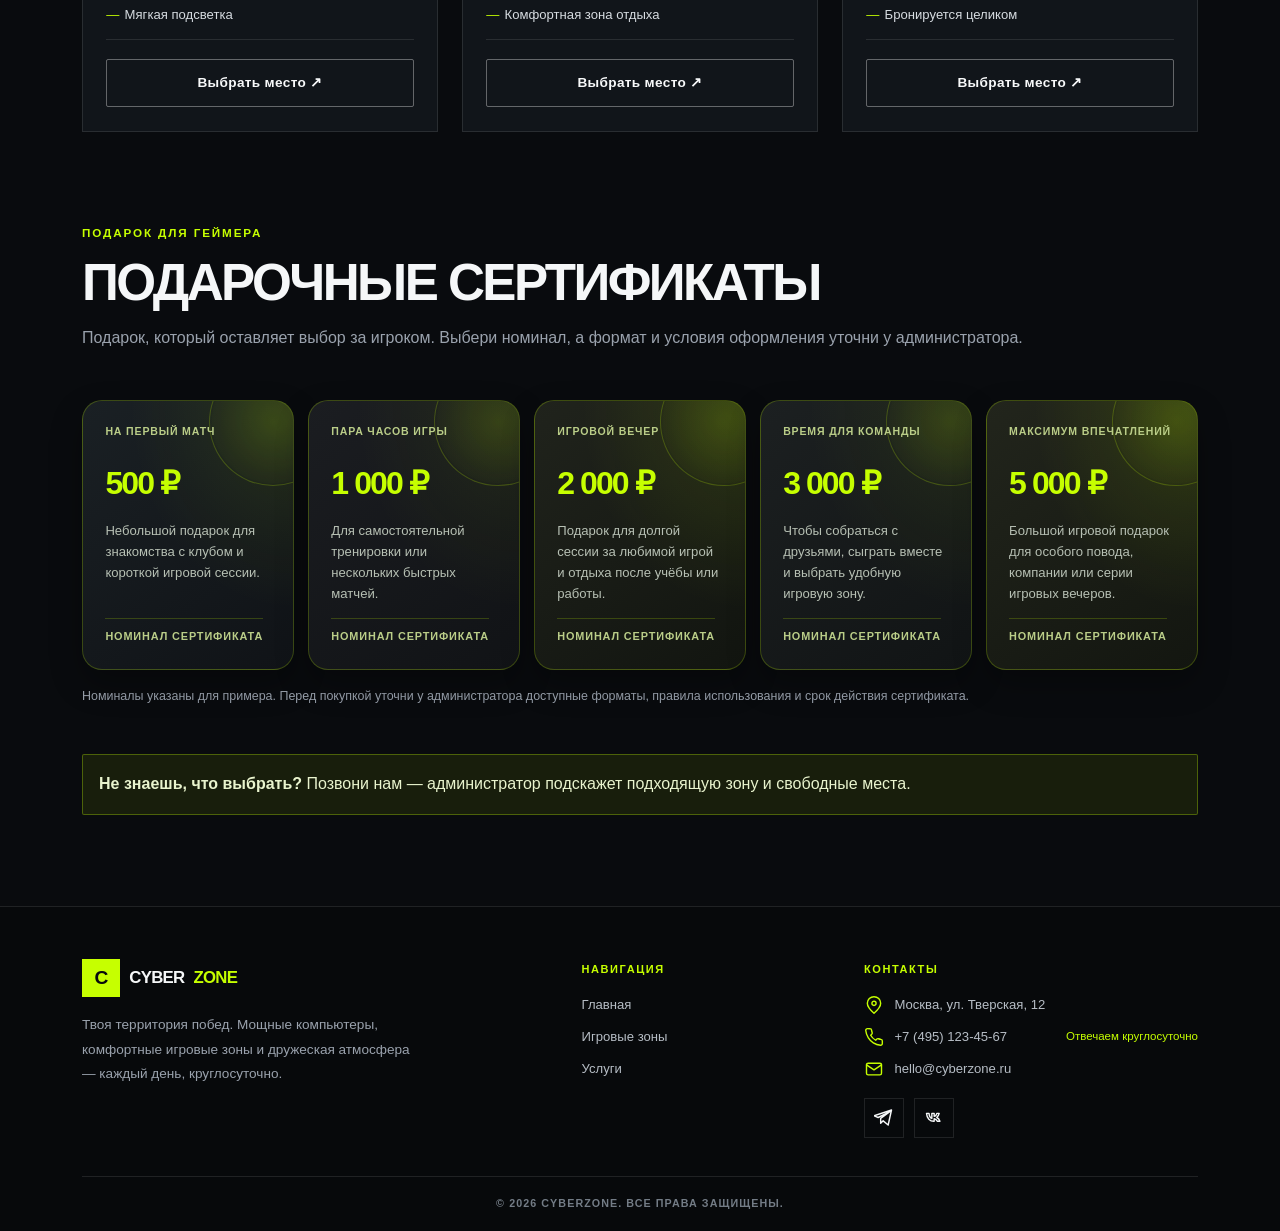
==== commit e0726099: "upd" ====
--- a/catalog.html
+++ b/catalog.html
@@ -65,6 +65,20 @@
           </div>
         </article></div>
       </div>
+      <section class="gift-certificates section-space px-0 pb-0" id="gift-certificates">
+        <div class="section-heading">
+          <div><p class="eyebrow">ПОДАРОК ДЛЯ ГЕЙМЕРА</p><h2 class="section-title">ПОДАРОЧНЫЕ СЕРТИФИКАТЫ</h2></div>
+          <p class="text-muted-custom">Подарок, который оставляет выбор за игроком. Выбери номинал, а формат и условия оформления уточни у администратора.</p>
+        </div>
+        <div class="gift-grid">
+          <article class="gift-card"><span class="gift-card-label">НА ПЕРВЫЙ МАТЧ</span><strong>500 ₽</strong><p>Небольшой подарок для знакомства с клубом и короткой игровой сессии.</p><span class="gift-card-note">Номинал сертификата</span></article>
+          <article class="gift-card"><span class="gift-card-label">ПАРА ЧАСОВ ИГРЫ</span><strong>1 000 ₽</strong><p>Для самостоятельной тренировки или нескольких быстрых матчей.</p><span class="gift-card-note">Номинал сертификата</span></article>
+          <article class="gift-card"><span class="gift-card-label">ИГРОВОЙ ВЕЧЕР</span><strong>2 000 ₽</strong><p>Подарок для долгой сессии за любимой игрой и отдыха после учёбы или работы.</p><span class="gift-card-note">Номинал сертификата</span></article>
+          <article class="gift-card"><span class="gift-card-label">ВРЕМЯ ДЛЯ КОМАНДЫ</span><strong>3 000 ₽</strong><p>Чтобы собраться с друзьями, сыграть вместе и выбрать удобную игровую зону.</p><span class="gift-card-note">Номинал сертификата</span></article>
+          <article class="gift-card"><span class="gift-card-label">МАКСИМУМ ВПЕЧАТЛЕНИЙ</span><strong>5 000 ₽</strong><p>Большой игровой подарок для особого повода, компании или серии игровых вечеров.</p><span class="gift-card-note">Номинал сертификата</span></article>
+        </div>
+        <p class="gift-terms">Номиналы указаны для примера. Перед покупкой уточни у администратора доступные форматы, правила использования и срок действия сертификата.</p>
+      </section>
       <div class="alert club-alert mt-5 mb-0" role="note"><strong>Не знаешь, что выбрать?</strong> Позвони нам — администратор подскажет подходящую зону и свободные места.</div>
     </div></section>
   </main>
--- a/css/custom.css
+++ b/css/custom.css
@@ -605,6 +605,85 @@
   padding: clamp(1.2rem, 4vw, 2rem);
   border: 1px solid var(--line);
   background: var(--panel);
+}
+
+.booking-calculator {
+  margin-bottom: 1.5rem;
+  padding: clamp(1rem, 3vw, 1.5rem);
+  border: 1px solid rgba(198, 255, 0, 0.3);
+  background: linear-gradient(135deg, var(--panel-soft), var(--panel));
+}
+
+.calculator-heading .eyebrow {
+  margin-bottom: 0.35rem;
+}
+
+.calculator-heading h2 {
+  margin: 0 0 1rem;
+  font-size: 1.15rem;
+  font-weight: 900;
+}
+
+.calculator-controls {
+  display: flex;
+  align-items: center;
+  gap: 0.45rem;
+  max-width: 280px;
+}
+
+.calculator-controls .form-control {
+  max-width: 90px;
+  text-align: center;
+}
+
+.calculator-stepper {
+  display: inline-flex;
+  flex: 0 0 48px;
+  align-items: center;
+  justify-content: center;
+  width: 48px;
+  height: 48px;
+  border: 1px solid var(--line);
+  border-radius: 2px;
+  background: var(--panel-soft);
+  color: var(--lime);
+  font-size: 1.4rem;
+  font-weight: 800;
+  line-height: 1;
+  transition: border-color 0.2s, background-color 0.2s;
+}
+
+.calculator-stepper:hover,
+.calculator-stepper:focus-visible {
+  border-color: var(--lime);
+  background: rgba(198, 255, 0, 0.1);
+  outline: none;
+}
+
+.calculator-unit {
+  color: var(--muted);
+  font-size: 0.85rem;
+}
+
+.calculator-total {
+  display: block;
+  margin-top: 1rem;
+  color: var(--lime);
+  font-size: clamp(1.8rem, 5vw, 2.5rem);
+  font-weight: 900;
+  line-height: 1.1;
+}
+
+.calculator-breakdown,
+.calculator-note {
+  margin: 0.4rem 0 0;
+  color: var(--muted);
+  font-size: 0.78rem;
+}
+
+.calculator-note {
+  margin-top: 0.8rem;
+  font-size: 0.72rem;
 }
 
 .form-label,
@@ -997,6 +1076,450 @@
   height: 34px;
 }
 
+.tournament-status {
+  display: inline-flex;
+  align-items: center;
+  color: var(--muted);
+  font-size: 0.8rem;
+}
+
+.tournament-grid {
+  display: grid;
+  grid-template-columns: repeat(3, minmax(0, 1fr));
+  min-height: 410px;
+  gap: 1.5rem;
+  padding: 1.5rem;
+  border: 1px solid var(--line);
+  background:
+    radial-gradient(ellipse at 50% 0, rgba(198, 255, 0, 0.07), transparent 58%),
+    var(--panel);
+}
+
+.bracket-round {
+  position: relative;
+  display: grid;
+  grid-template-rows: auto repeat(4, minmax(0, 1fr));
+  gap: 0.85rem;
+}
+
+.bracket-round h3 {
+  display: flex;
+  align-items: center;
+  margin: 0 0 0.25rem;
+  color: var(--text);
+  font-size: 0.78rem;
+  font-weight: 850;
+  letter-spacing: 0.08em;
+  text-transform: uppercase;
+}
+
+.match-card {
+  position: relative;
+  align-self: center;
+  padding: 0.65rem 0.8rem;
+  border: 1px solid rgba(255, 255, 255, 0.1);
+  border-radius: 8px;
+  background: linear-gradient(145deg, #1a2025, #11151a);
+  box-shadow: 0 8px 20px rgba(0, 0, 0, 0.18);
+}
+
+.match-card .match-team {
+  display: flex;
+  align-items: center;
+  justify-content: space-between;
+  gap: 0.75rem;
+  margin: 0;
+  color: #a7b0b9;
+  font-size: 0.78rem;
+}
+
+.match-card .match-team + .match-team {
+  margin-top: 0.25rem;
+  padding-top: 0.25rem;
+  border-top: 1px solid rgba(255, 255, 255, 0.07);
+}
+
+.match-card strong {
+  color: #828b94;
+  font-variant-numeric: tabular-nums;
+}
+
+.match-card .match-team.is-winner {
+  color: #f5f7f8;
+}
+
+.match-card .match-team.is-winner strong {
+  color: var(--lime);
+}
+
+.match-card small {
+  display: block;
+  margin-top: 0.4rem;
+  color: #7e8993;
+  font-size: 0.68rem;
+}
+
+.bracket-quarterfinals .match-card::after,
+.bracket-semifinals .match-card::after {
+  position: absolute;
+  top: 50%;
+  right: -1.5rem;
+  width: 1.5rem;
+  border-top: 1px solid rgba(198, 255, 0, 0.4);
+  content: "";
+}
+
+.bracket-quarterfinals::after,
+.bracket-semifinals::after {
+  position: absolute;
+  top: 25%;
+  right: -1.5rem;
+  bottom: 25%;
+  width: 0.75rem;
+  border-top: 1px solid rgba(198, 255, 0, 0.4);
+  border-right: 1px solid rgba(198, 255, 0, 0.4);
+  border-bottom: 1px solid rgba(198, 255, 0, 0.4);
+  content: "";
+  pointer-events: none;
+}
+
+.bracket-quarterfinals .match-card:nth-of-type(1) {
+  grid-row: 2;
+}
+
+.bracket-quarterfinals .match-card:nth-of-type(2) {
+  grid-row: 3;
+}
+
+.bracket-quarterfinals .match-card:nth-of-type(3) {
+  grid-row: 4;
+}
+
+.bracket-quarterfinals .match-card:nth-of-type(4) {
+  grid-row: 5;
+}
+
+.bracket-semifinals .match-card:nth-of-type(1) {
+  grid-row: 2 / span 2;
+}
+
+.bracket-semifinals .match-card:nth-of-type(2) {
+  grid-row: 4 / span 2;
+}
+
+.bracket-final .match-card {
+  grid-row: 3 / span 2;
+}
+
+.match-final {
+  border-color: rgba(198, 255, 0, 0.45);
+  background: linear-gradient(145deg, #252b22, #141914);
+  box-shadow: 0 0 30px rgba(198, 255, 0, 0.08);
+}
+
+.news-grid {
+  display: grid;
+  grid-template-columns: repeat(3, minmax(0, 1fr));
+  gap: 1rem;
+}
+
+.news-card {
+  display: flex;
+  flex-direction: column;
+  align-items: flex-start;
+  min-height: 245px;
+  padding: 1.5rem;
+  border: 1px solid var(--line);
+  background: var(--panel);
+}
+
+.news-date {
+  color: var(--lime);
+  font-size: 0.67rem;
+  font-weight: 850;
+  letter-spacing: 0.13em;
+}
+
+.news-card h3 {
+  margin: 1rem 0 0.5rem;
+  font-size: 1.15rem;
+  font-weight: 850;
+}
+
+.news-card p {
+  flex: 1;
+  color: var(--muted);
+  font-size: 0.88rem;
+}
+
+.news-card .news-detail {
+  flex: 0;
+  margin: 0.2rem 0 0;
+  padding-top: 0.75rem;
+  border-top: 1px solid var(--line);
+  font-size: 0.8rem;
+}
+
+.gift-grid {
+  display: grid;
+  grid-template-columns: repeat(5, minmax(0, 1fr));
+  gap: 0.85rem;
+}
+
+.gift-card {
+  position: relative;
+  display: flex;
+  flex-direction: column;
+  align-items: flex-start;
+  gap: 0.65rem;
+  min-height: 270px;
+  overflow: hidden;
+  padding: 1.4rem;
+  border: 1px solid rgba(198, 255, 0, 0.22);
+  border-radius: 20px;
+  background: radial-gradient(ellipse at top right, rgba(198, 255, 0, 0.1), transparent 55%), linear-gradient(145deg, #1a2024, #101317);
+  box-shadow: 0 14px 32px rgba(0, 0, 0, 0.28);
+  color: var(--text);
+}
+
+.gift-card:nth-child(2) {
+  background: radial-gradient(ellipse at top right, rgba(198, 255, 0, 0.08), transparent 55%), linear-gradient(145deg, #1b1d21, #111316);
+}
+
+.gift-card:nth-child(3) {
+  background: radial-gradient(ellipse at top right, rgba(198, 255, 0, 0.12), transparent 55%), linear-gradient(145deg, #20231c, #121510);
+}
+
+.gift-card:nth-child(4) {
+  background: radial-gradient(ellipse at top right, rgba(198, 255, 0, 0.08), transparent 55%), linear-gradient(145deg, #1c2021, #111415);
+}
+
+.gift-card:nth-child(5) {
+  background: radial-gradient(ellipse at top right, rgba(198, 255, 0, 0.14), transparent 55%), linear-gradient(145deg, #22251c, #131610);
+}
+
+.gift-card::before {
+  position: absolute;
+  top: -2.7rem;
+  right: -2.7rem;
+  width: 8rem;
+  height: 8rem;
+  border: 1px solid rgba(198, 255, 0, 0.22);
+  border-radius: 50%;
+  background: radial-gradient(circle, rgba(198, 255, 0, 0.12), rgba(198, 255, 0, 0.02) 68%, transparent 70%);
+  content: "";
+}
+
+.gift-card > * {
+  position: relative;
+}
+
+.gift-card-label {
+  min-height: 2.2em;
+  color: #bacd88;
+  font-size: 0.66rem;
+  font-weight: 800;
+  letter-spacing: 0.08em;
+}
+
+.gift-card strong {
+  color: var(--lime);
+  font-size: 2rem;
+  font-weight: 900;
+  letter-spacing: -0.06em;
+}
+
+.gift-card p {
+  margin: 0;
+  color: #b7c0b4;
+  font-size: 0.82rem;
+  line-height: 1.6;
+}
+
+.gift-card-note {
+  margin-top: auto;
+  padding-top: 0.6rem;
+  border-top: 1px solid rgba(198, 255, 0, 0.2);
+  color: #bacd88;
+  font-size: 0.68rem;
+  font-weight: 800;
+  letter-spacing: 0.08em;
+  text-transform: uppercase;
+}
+
+.gift-terms {
+  margin: 1rem 0 0;
+  color: var(--muted);
+  font-size: 0.78rem;
+}
+
+.support-widget {
+  position: fixed;
+  z-index: 1031;
+  right: 1.35rem;
+  bottom: calc(1.35rem + 64px);
+}
+
+.support-toggle {
+  display: flex;
+  align-items: center;
+  gap: 0.5rem;
+  padding: 0.65rem 0.85rem;
+  border: 1px solid var(--lime);
+  border-radius: 2px;
+  background: var(--panel);
+  box-shadow: 0 8px 26px rgba(0, 0, 0, 0.3);
+  color: var(--text);
+  font-size: 0.78rem;
+  font-weight: 800;
+}
+
+.support-toggle:hover,
+.support-toggle:focus-visible {
+  background: var(--lime);
+  color: #11140a;
+}
+
+.support-toggle svg {
+  width: 19px;
+  height: 19px;
+  fill: none;
+  stroke: currentColor;
+  stroke-linecap: round;
+  stroke-linejoin: round;
+  stroke-width: 1.8;
+}
+
+.support-panel {
+  position: absolute;
+  right: 0;
+  bottom: calc(100% + 0.75rem);
+  display: flex;
+  flex-direction: column;
+  width: min(350px, calc(100vw - 2rem));
+  max-height: min(460px, calc(100vh - 180px));
+  overflow: hidden;
+  border: 1px solid var(--line);
+  background: var(--panel);
+  box-shadow: 0 12px 40px rgba(0, 0, 0, 0.45);
+  opacity: 0;
+  pointer-events: none;
+  transform: translateY(12px) scale(0.98);
+  transform-origin: bottom right;
+  visibility: hidden;
+  transition:
+    opacity 0.22s ease,
+    transform 0.22s ease,
+    visibility 0s linear 0.22s;
+}
+
+.support-panel.is-open {
+  opacity: 1;
+  pointer-events: auto;
+  transform: translateY(0) scale(1);
+  visibility: visible;
+  transition:
+    opacity 0.22s ease,
+    transform 0.22s ease,
+    visibility 0s;
+}
+
+.support-header {
+  display: flex;
+  align-items: center;
+  justify-content: space-between;
+  gap: 1rem;
+  padding: 1rem;
+  border-bottom: 1px solid var(--line);
+  background: var(--panel-soft);
+}
+
+.support-header div {
+  display: flex;
+  flex-direction: column;
+}
+
+.support-header strong {
+  color: var(--text);
+  font-size: 0.9rem;
+}
+
+.support-header span {
+  color: var(--lime);
+  font-size: 0.72rem;
+}
+
+.support-close {
+  border: 0;
+  background: transparent;
+  color: var(--muted);
+  font-size: 1.5rem;
+  line-height: 1;
+}
+
+.support-log {
+  display: flex;
+  flex: 1;
+  flex-direction: column;
+  gap: 0.55rem;
+  min-height: 100px;
+  overflow-y: auto;
+  padding: 1rem;
+}
+
+.support-message {
+  max-width: 90%;
+  margin: 0;
+  padding: 0.6rem 0.75rem;
+  border: 1px solid var(--line);
+  color: var(--text);
+  font-size: 0.82rem;
+  line-height: 1.5;
+}
+
+.support-message-agent {
+  align-self: flex-start;
+  background: var(--panel-soft);
+}
+
+.support-message-user {
+  align-self: flex-end;
+  border-color: rgba(198, 255, 0, 0.35);
+  background: rgba(198, 255, 0, 0.08);
+}
+
+.support-questions {
+  display: grid;
+  gap: 0.45rem;
+  padding: 0 1rem 1rem;
+}
+
+.support-questions button {
+  padding: 0.5rem 0.65rem;
+  border: 1px solid var(--line);
+  background: transparent;
+  color: var(--text);
+  font-size: 0.77rem;
+  text-align: left;
+}
+
+.support-questions button:hover {
+  border-color: var(--lime);
+  color: var(--lime);
+}
+
+@media (prefers-reduced-motion: reduce) {
+  .support-panel {
+    transition: none;
+  }
+}
+
+@media (min-width: 768px) and (max-width: 991.98px) {
+  .gift-grid {
+    grid-template-columns: repeat(3, minmax(0, 1fr));
+  }
+}
+
 /* Mobile layout */
 @media (max-width: 767.98px) {
   .hero {
@@ -1058,4 +1581,61 @@
     align-items: flex-start;
     flex-direction: column;
   }
-}
+
+  .tournament-grid,
+  .news-grid {
+    grid-template-columns: 1fr;
+  }
+
+  .tournament-grid {
+    min-height: 0;
+    gap: 1.25rem;
+    padding: 1rem;
+  }
+
+  .bracket-round {
+    display: grid;
+    grid-template-columns: repeat(2, minmax(0, 1fr));
+    grid-template-rows: auto;
+    gap: 0.75rem;
+  }
+
+  .bracket-round h3 {
+    grid-column: 1 / -1;
+  }
+
+  .bracket-quarterfinals .match-card:nth-of-type(1),
+  .bracket-quarterfinals .match-card:nth-of-type(2),
+  .bracket-quarterfinals .match-card:nth-of-type(3),
+  .bracket-quarterfinals .match-card:nth-of-type(4),
+  .bracket-semifinals .match-card:nth-of-type(1),
+  .bracket-semifinals .match-card:nth-of-type(2),
+  .bracket-final .match-card {
+    grid-row: auto;
+  }
+
+  .bracket-quarterfinals::after,
+  .bracket-semifinals::after,
+  .bracket-quarterfinals .match-card::after,
+  .bracket-semifinals .match-card::after {
+    display: none;
+  }
+
+  .gift-grid {
+    grid-template-columns: repeat(2, minmax(0, 1fr));
+  }
+
+  .support-widget {
+    right: 1rem;
+  }
+}
+
+@media (max-width: 420px) {
+  .gift-grid {
+    grid-template-columns: 1fr;
+  }
+
+  .gift-card {
+    min-height: 220px;
+  }
+}
